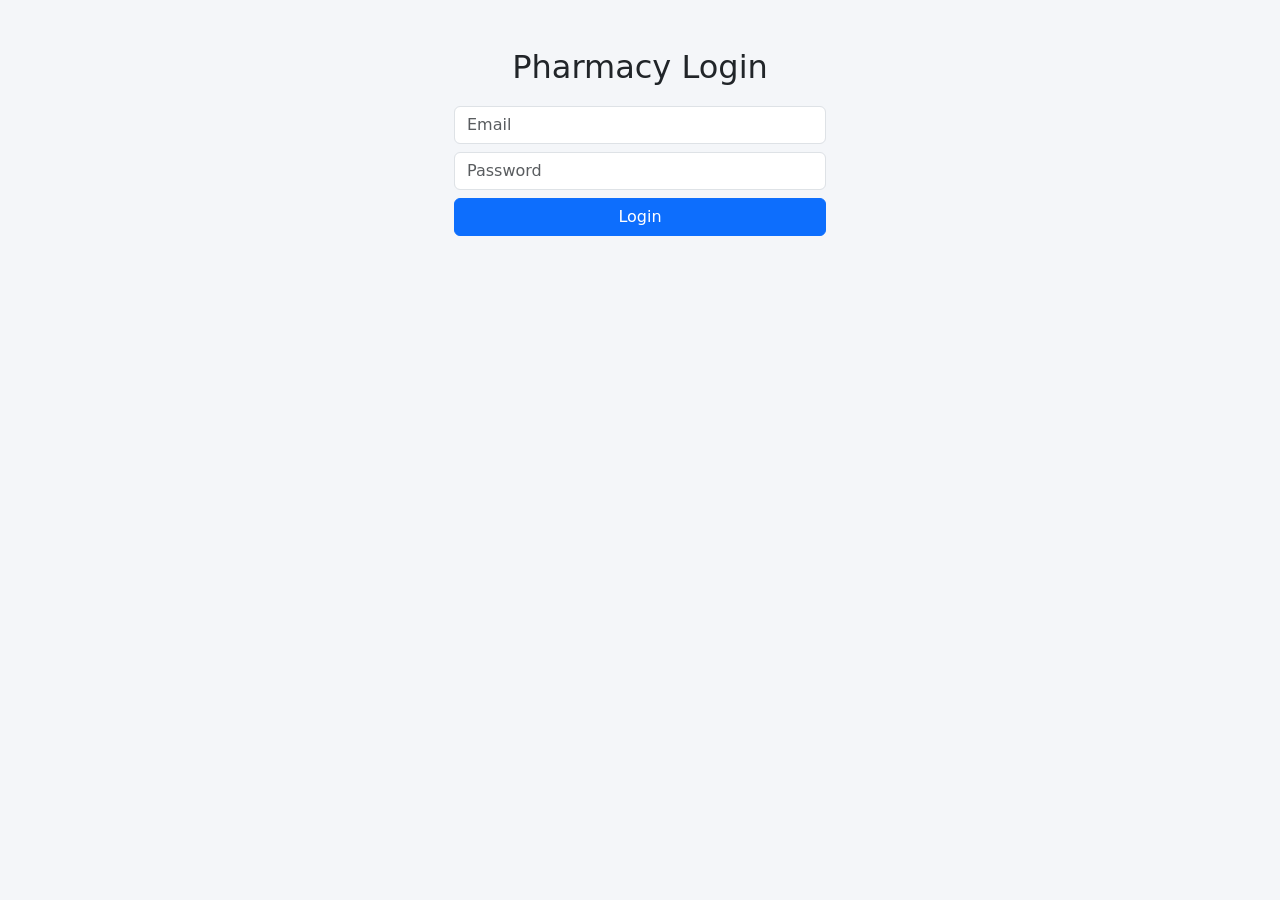
==== frontend/index.html @ cca4785e "changed" ====
<!DOCTYPE html>

<html>
<head>
    <title>Pharmacy Login</title>
    <link href="https://cdn.jsdelivr.net/npm/bootstrap@5.3.3/dist/css/bootstrap.min.css" rel="stylesheet">
    <link rel="stylesheet" href="css/style.css">
</head>
<body>

<div class="container mt-5">
    <div class="col-md-4 mx-auto">

    <h2 class="text-center">Pharmacy Login</h2>

    <input type="email" id="email" class="form-control mb-2" placeholder="Email">

    <input type="password" id="password" class="form-control mb-2" placeholder="Password">

    <button class="btn btn-primary w-100" onclick="login()">
        Login
    </button>

</div>

</div>

<script src="js/config.js"></script>

<script src="js/auth.js"></script>

</body>
</html>
---- frontend/css/style.css ----
body {
background-color: #f4f6f9;
}

.card {
border-radius: 12px;
box-shadow: 0 2px 10px rgba(0,0,0,0.1);
}

h1, h2 {
margin-bottom: 20px;
}
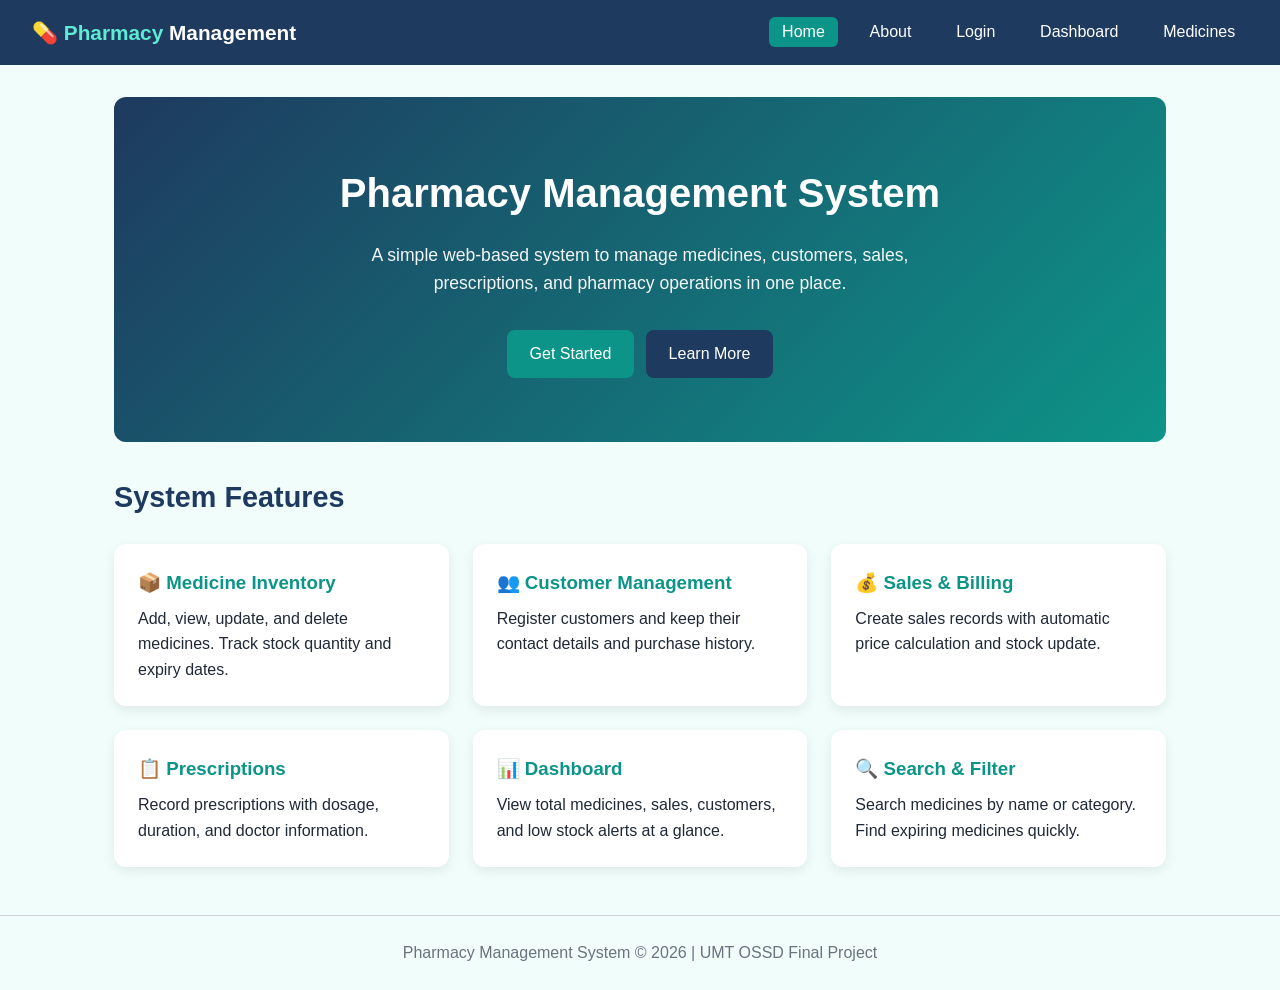
==== commit 5133b672: "new changes" ====
--- a/frontend/index.html
+++ b/frontend/index.html
@@ -1,33 +1,62 @@
 <!DOCTYPE html>
-
-<html>
+<html lang="en">
 <head>
-    <title>Pharmacy Login</title>
-    <link href="https://cdn.jsdelivr.net/npm/bootstrap@5.3.3/dist/css/bootstrap.min.css" rel="stylesheet">
-    <link rel="stylesheet" href="css/style.css">
+  <meta charset="UTF-8">
+  <meta name="viewport" content="width=device-width, initial-scale=1.0">
+  <title>Pharmacy Management System - Home</title>
+  <link rel="stylesheet" href="style.css">
 </head>
 <body>
+  <nav class="navbar">
+    <div class="logo">💊 <span>Pharmacy</span> Management</div>
+    <ul class="nav-links">
+      <li><a href="index.html" class="active">Home</a></li>
+      <li><a href="about.html">About</a></li>
+      <li><a href="login.html">Login</a></li>
+      <li><a href="dashboard.html">Dashboard</a></li>
+      <li><a href="medicines.html">Medicines</a></li>
+    </ul>
+  </nav>
 
-<div class="container mt-5">
-    <div class="col-md-4 mx-auto">
+  <div class="container">
+    <section class="hero">
+      <h1>Pharmacy Management System</h1>
+      <p>A simple web-based system to manage medicines, customers, sales, prescriptions, and pharmacy operations in one place.</p>
+      <a href="login.html" class="btn btn-primary">Get Started</a>
+      <a href="about.html" class="btn btn-secondary" style="margin-left: 0.5rem;">Learn More</a>
+    </section>
 
-    <h2 class="text-center">Pharmacy Login</h2>
+    <h2 class="page-title">System Features</h2>
+    <div class="features">
+      <div class="feature-card">
+        <h3>📦 Medicine Inventory</h3>
+        <p>Add, view, update, and delete medicines. Track stock quantity and expiry dates.</p>
+      </div>
+      <div class="feature-card">
+        <h3>👥 Customer Management</h3>
+        <p>Register customers and keep their contact details and purchase history.</p>
+      </div>
+      <div class="feature-card">
+        <h3>💰 Sales & Billing</h3>
+        <p>Create sales records with automatic price calculation and stock update.</p>
+      </div>
+      <div class="feature-card">
+        <h3>📋 Prescriptions</h3>
+        <p>Record prescriptions with dosage, duration, and doctor information.</p>
+      </div>
+      <div class="feature-card">
+        <h3>📊 Dashboard</h3>
+        <p>View total medicines, sales, customers, and low stock alerts at a glance.</p>
+      </div>
+      <div class="feature-card">
+        <h3>🔍 Search & Filter</h3>
+        <p>Search medicines by name or category. Find expiring medicines quickly.</p>
+      </div>
+    </div>
+  </div>
 
-    <input type="email" id="email" class="form-control mb-2" placeholder="Email">
-
-    <input type="password" id="password" class="form-control mb-2" placeholder="Password">
-
-    <button class="btn btn-primary w-100" onclick="login()">
-        Login
-    </button>
-
-</div>
-
-</div>
-
-<script src="js/config.js"></script>
-
-<script src="js/auth.js"></script>
-
+  <footer class="footer">
+    <p>Pharmacy Management System &copy; 2026 | UMT OSSD Final Project</p>
+  </footer>
 </body>
 </html>
--- a/frontend/style.css
+++ b/frontend/style.css
@@ -0,0 +1,387 @@
+/* Pharmacy Management System - Shared Styles */
+
+:root {
+  --primary: #0d9488;
+  --primary-dark: #0f766e;
+  --secondary: #1e3a5f;
+  --bg: #f0fdfa;
+  --white: #ffffff;
+  --text: #1f2937;
+  --muted: #6b7280;
+  --danger: #dc2626;
+  --warning: #f59e0b;
+  --success: #16a34a;
+  --border: #d1d5db;
+  --shadow: 0 4px 12px rgba(0, 0, 0, 0.08);
+}
+
+* {
+  margin: 0;
+  padding: 0;
+  box-sizing: border-box;
+}
+
+body {
+  font-family: "Segoe UI", Tahoma, Geneva, Verdana, sans-serif;
+  background: var(--bg);
+  color: var(--text);
+  line-height: 1.6;
+  min-height: 100vh;
+}
+
+a {
+  color: var(--primary);
+  text-decoration: none;
+}
+
+/* Navbar */
+.navbar {
+  background: var(--secondary);
+  color: var(--white);
+  padding: 1rem 2rem;
+  display: flex;
+  justify-content: space-between;
+  align-items: center;
+  flex-wrap: wrap;
+  gap: 1rem;
+}
+
+.navbar .logo {
+  font-size: 1.3rem;
+  font-weight: bold;
+}
+
+.navbar .logo span {
+  color: #5eead4;
+}
+
+.nav-links {
+  display: flex;
+  gap: 1.2rem;
+  flex-wrap: wrap;
+  list-style: none;
+}
+
+.nav-links a {
+  color: var(--white);
+  padding: 0.4rem 0.8rem;
+  border-radius: 6px;
+  transition: background 0.2s;
+}
+
+.nav-links a:hover,
+.nav-links a.active {
+  background: var(--primary);
+}
+
+/* Container */
+.container {
+  max-width: 1100px;
+  margin: 2rem auto;
+  padding: 0 1.5rem;
+}
+
+.page-title {
+  font-size: 1.8rem;
+  color: var(--secondary);
+  margin-bottom: 1.5rem;
+}
+
+/* Hero (Home page) */
+.hero {
+  background: linear-gradient(135deg, var(--secondary), var(--primary));
+  color: var(--white);
+  padding: 4rem 2rem;
+  text-align: center;
+  border-radius: 12px;
+  margin-bottom: 2rem;
+}
+
+.hero h1 {
+  font-size: 2.5rem;
+  margin-bottom: 1rem;
+}
+
+.hero p {
+  font-size: 1.1rem;
+  max-width: 600px;
+  margin: 0 auto 2rem;
+  opacity: 0.95;
+}
+
+/* Buttons */
+.btn {
+  display: inline-block;
+  padding: 0.7rem 1.4rem;
+  border: none;
+  border-radius: 8px;
+  font-size: 1rem;
+  cursor: pointer;
+  transition: transform 0.15s, background 0.2s;
+}
+
+.btn:hover {
+  transform: translateY(-1px);
+}
+
+.btn-primary {
+  background: var(--primary);
+  color: var(--white);
+}
+
+.btn-primary:hover {
+  background: var(--primary-dark);
+}
+
+.btn-secondary {
+  background: var(--secondary);
+  color: var(--white);
+}
+
+.btn-danger {
+  background: var(--danger);
+  color: var(--white);
+}
+
+.btn-sm {
+  padding: 0.4rem 0.8rem;
+  font-size: 0.85rem;
+}
+
+/* Cards */
+.cards {
+  display: grid;
+  grid-template-columns: repeat(auto-fit, minmax(220px, 1fr));
+  gap: 1.2rem;
+  margin-bottom: 2rem;
+}
+
+.card {
+  background: var(--white);
+  border-radius: 12px;
+  padding: 1.5rem;
+  box-shadow: var(--shadow);
+  text-align: center;
+}
+
+.card h3 {
+  font-size: 2rem;
+  color: var(--primary);
+  margin-bottom: 0.3rem;
+}
+
+.card p {
+  color: var(--muted);
+  font-size: 0.95rem;
+}
+
+.card.warning h3 {
+  color: var(--warning);
+}
+
+/* Forms */
+.form-box {
+  background: var(--white);
+  padding: 2rem;
+  border-radius: 12px;
+  box-shadow: var(--shadow);
+  max-width: 500px;
+  margin: 0 auto 2rem;
+}
+
+.form-group {
+  margin-bottom: 1rem;
+}
+
+.form-group label {
+  display: block;
+  margin-bottom: 0.4rem;
+  font-weight: 600;
+  font-size: 0.9rem;
+}
+
+.form-group input,
+.form-group select,
+.form-group textarea {
+  width: 100%;
+  padding: 0.7rem;
+  border: 1px solid var(--border);
+  border-radius: 8px;
+  font-size: 1rem;
+}
+
+.form-row {
+  display: grid;
+  grid-template-columns: 1fr 1fr;
+  gap: 1rem;
+}
+
+/* Tables */
+.table-box {
+  background: var(--white);
+  border-radius: 12px;
+  box-shadow: var(--shadow);
+  overflow-x: auto;
+  margin-bottom: 2rem;
+}
+
+table {
+  width: 100%;
+  border-collapse: collapse;
+}
+
+th, td {
+  padding: 0.9rem 1rem;
+  text-align: left;
+  border-bottom: 1px solid var(--border);
+}
+
+th {
+  background: var(--secondary);
+  color: var(--white);
+  font-weight: 600;
+}
+
+tr:hover {
+  background: #f9fafb;
+}
+
+/* Alerts */
+.alert {
+  padding: 0.8rem 1rem;
+  border-radius: 8px;
+  margin-bottom: 1rem;
+}
+
+.alert-success {
+  background: #dcfce7;
+  color: #166534;
+}
+
+.alert-error {
+  background: #fee2e2;
+  color: #991b1b;
+}
+
+.alert-info {
+  background: #e0f2fe;
+  color: #075985;
+}
+
+/* Search bar */
+.search-bar {
+  display: flex;
+  gap: 0.8rem;
+  margin-bottom: 1.5rem;
+  flex-wrap: wrap;
+}
+
+.search-bar input {
+  flex: 1;
+  min-width: 200px;
+  padding: 0.7rem;
+  border: 1px solid var(--border);
+  border-radius: 8px;
+}
+
+/* Features grid (home) */
+.features {
+  display: grid;
+  grid-template-columns: repeat(auto-fit, minmax(250px, 1fr));
+  gap: 1.5rem;
+}
+
+.feature-card {
+  background: var(--white);
+  padding: 1.5rem;
+  border-radius: 12px;
+  box-shadow: var(--shadow);
+}
+
+.feature-card h3 {
+  color: var(--primary);
+  margin-bottom: 0.5rem;
+}
+
+/* About page */
+.about-section {
+  background: var(--white);
+  padding: 2rem;
+  border-radius: 12px;
+  box-shadow: var(--shadow);
+  margin-bottom: 1.5rem;
+}
+
+.about-section h2 {
+  color: var(--secondary);
+  margin-bottom: 0.8rem;
+}
+
+.about-section ul {
+  margin-left: 1.5rem;
+}
+
+/* Footer */
+.footer {
+  text-align: center;
+  padding: 1.5rem;
+  color: var(--muted);
+  margin-top: 3rem;
+  border-top: 1px solid var(--border);
+}
+
+/* Low stock badge */
+.badge {
+  display: inline-block;
+  padding: 0.2rem 0.6rem;
+  border-radius: 20px;
+  font-size: 0.8rem;
+  font-weight: 600;
+}
+
+.badge-low {
+  background: #fef3c7;
+  color: #92400e;
+}
+
+.badge-expired {
+  background: #fee2e2;
+  color: #991b1b;
+}
+
+/* Login tabs */
+.tabs {
+  display: flex;
+  gap: 0.5rem;
+  margin-bottom: 1.5rem;
+}
+
+.tab-btn {
+  flex: 1;
+  padding: 0.7rem;
+  border: 2px solid var(--border);
+  background: var(--white);
+  border-radius: 8px;
+  cursor: pointer;
+  font-weight: 600;
+}
+
+.tab-btn.active {
+  border-color: var(--primary);
+  background: var(--primary);
+  color: var(--white);
+}
+
+.hidden {
+  display: none;
+}
+
+@media (max-width: 600px) {
+  .form-row {
+    grid-template-columns: 1fr;
+  }
+
+  .hero h1 {
+    font-size: 1.8rem;
+  }
+}
